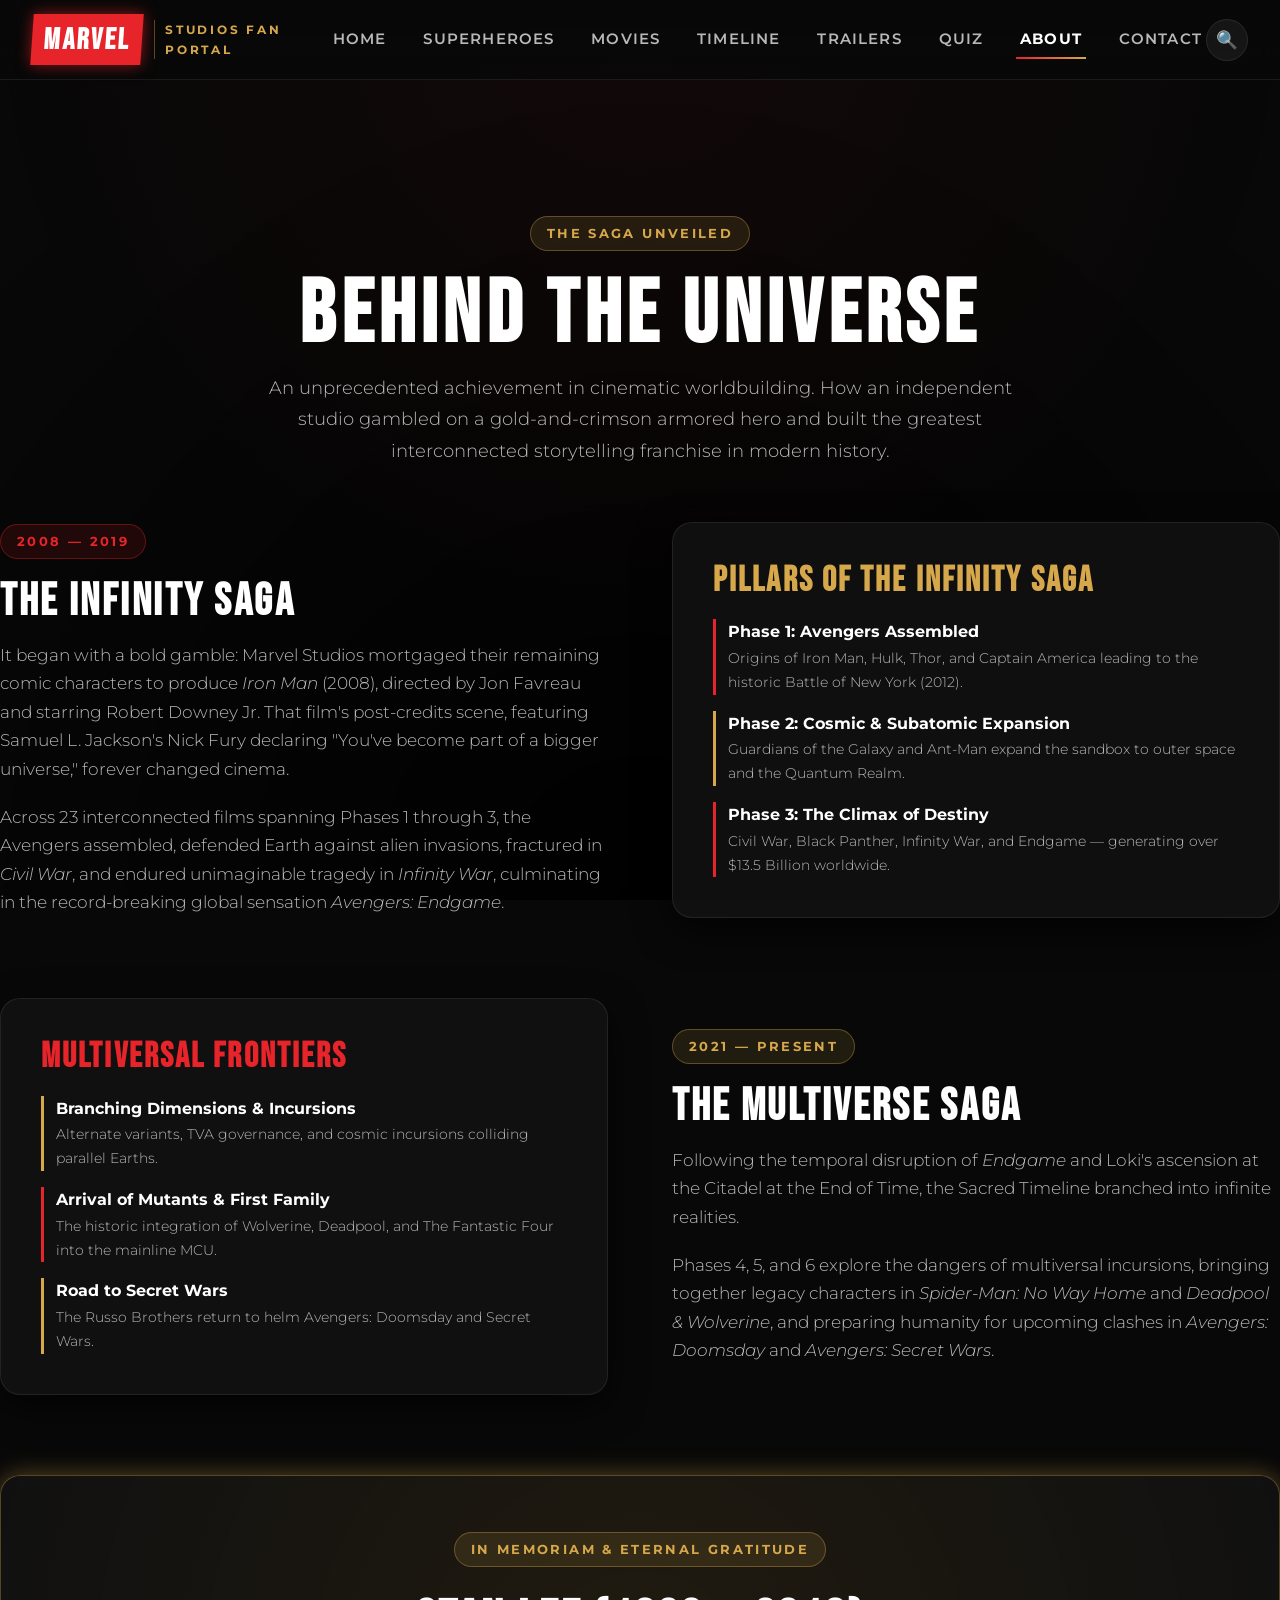
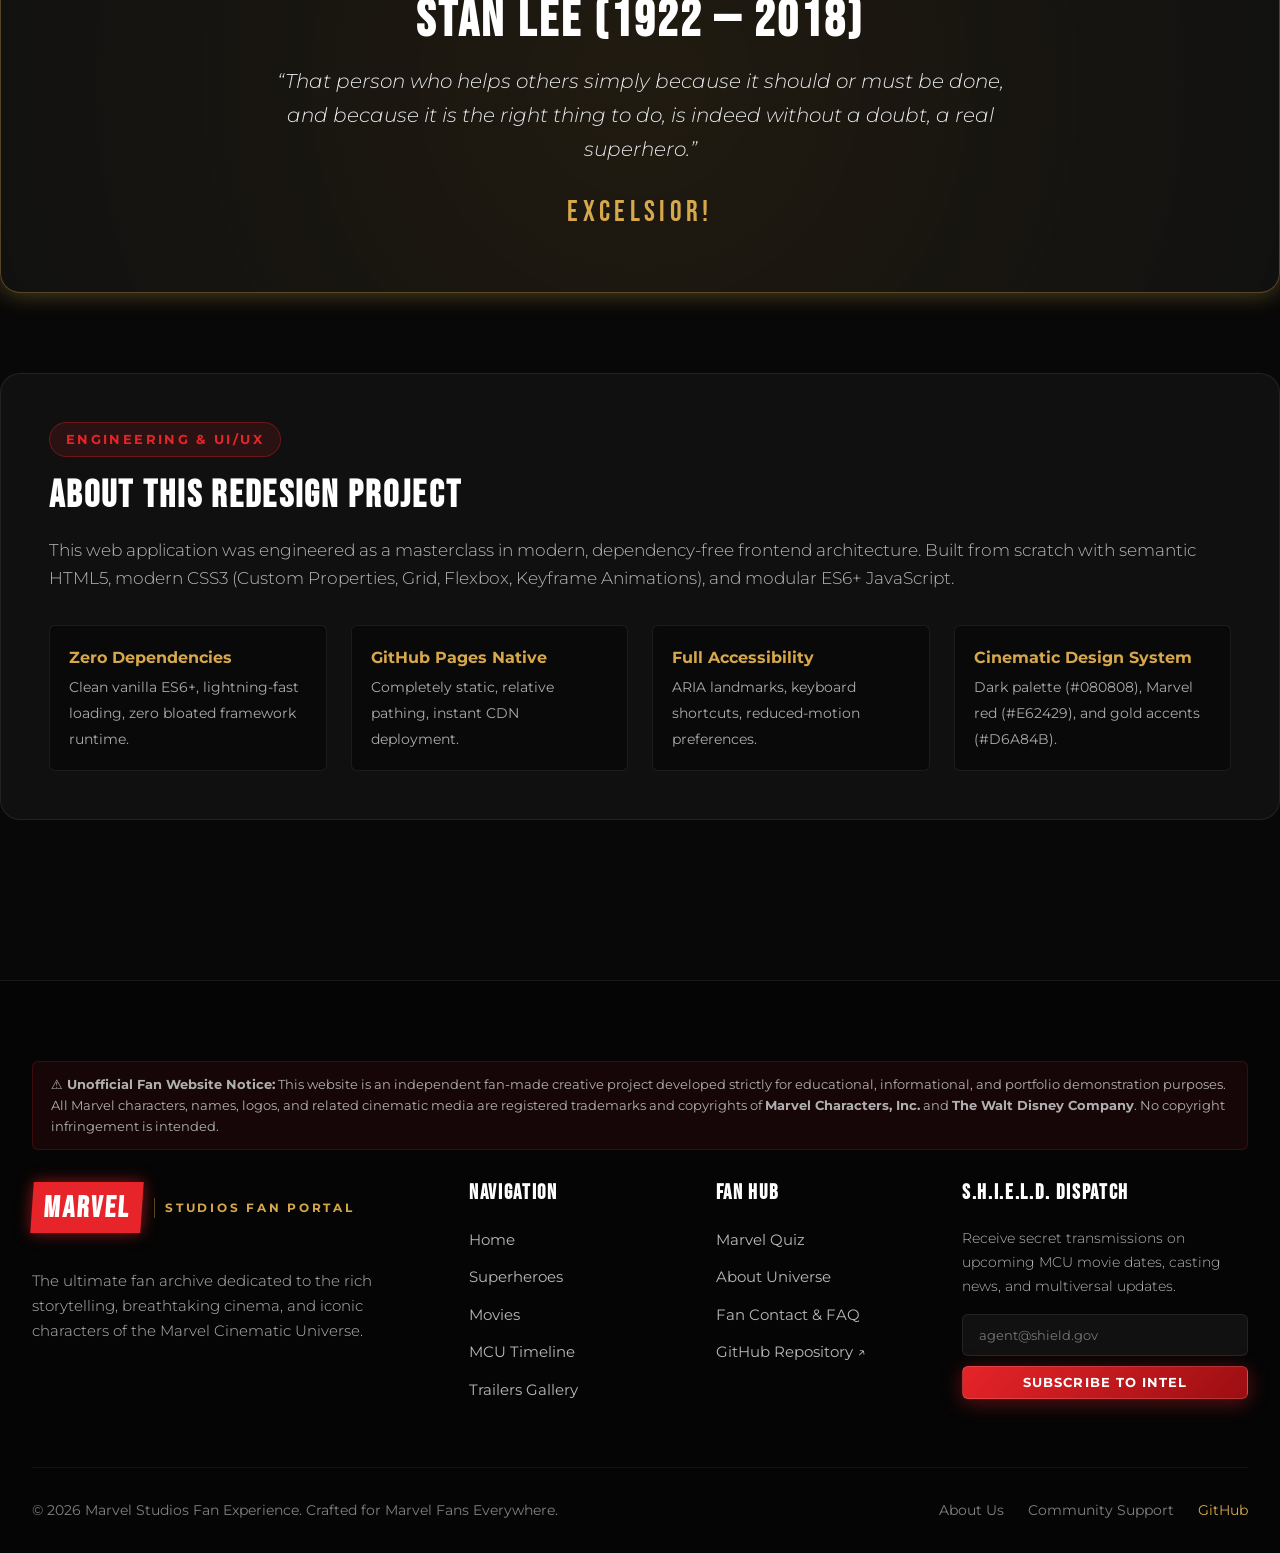
==== about.html @ 08a819d8 "Complete Marvel Studios website redesign" ====
<!DOCTYPE html>
<html lang="en">
<head>
  <meta charset="UTF-8" />
  <meta name="viewport" content="width=device-width, initial-scale=1.0" />
  <meta http-equiv="X-UA-Compatible" content="ie=edge" />
  <title>About The MCU & Fan Experience · Marvel Studios Portal</title>
  <meta name="description" content="Discover the origins, cinematic milestones, and artistic vision behind the Marvel Cinematic Universe and this fan-built interactive portal." />
  <meta name="keywords" content="About MCU, Kevin Feige, Stan Lee Tribute, Infinity Saga Story, Multiverse Saga, Marvel History" />
  <meta name="theme-color" content="#E62429" />

  <link rel="icon" type="image/svg+xml" href="assets/icons/favicon.svg" />
  <link rel="preconnect" href="https://fonts.googleapis.com" />
  <link rel="preconnect" href="https://fonts.gstatic.com" crossorigin />
  <link href="https://fonts.googleapis.com/css2?family=Bebas+Neue&family=Montserrat:ital,wght@0,300;0,400;0,500;0,600;0,700;0,800;1,400&display=swap" rel="stylesheet" />

  <link rel="stylesheet" href="css/style.css" />
  <link rel="stylesheet" href="css/animations.css" />
  <link rel="stylesheet" href="css/responsive.css" />
</head>
<body>

  <!-- Navigation Bar -->
  <header class="navbar" id="navbar">
    <div class="nav-container">
      <a href="index.html" class="brand-logo" aria-label="Marvel Studios Fan Portal Home">
        <span class="marvel-badge">MARVEL</span>
        <span class="brand-text">STUDIOS FAN PORTAL</span>
      </a>

      <nav class="nav-menu" id="navMenu" aria-label="Primary Navigation">
        <a href="index.html" class="nav-link">Home</a>
        <a href="heroes.html" class="nav-link">Superheroes</a>
        <a href="movies.html" class="nav-link">Movies</a>
        <a href="timeline.html" class="nav-link">Timeline</a>
        <a href="trailers.html" class="nav-link">Trailers</a>
        <a href="quiz.html" class="nav-link">Quiz</a>
        <a href="about.html" class="nav-link active">About</a>
        <a href="contact.html" class="nav-link">Contact</a>
      </nav>

      <div class="nav-actions">
        <button class="search-trigger-btn" aria-label="Open Global Search" title="Search MCU (Press '/')">
          🔍
        </button>
        <div class="hamburger" id="hamburger" aria-label="Toggle navigation menu" role="button" tabindex="0">
          <span></span>
          <span></span>
          <span></span>
        </div>
      </div>
    </div>
  </header>

  <main style="padding-top: calc(var(--nav-height) + 40px);">
    <div class="container section-padding">
      
      <!-- Section Header -->
      <div class="section-header">
        <span class="section-tag gold">THE SAGA UNVEILED</span>
        <h1>BEHIND THE UNIVERSE</h1>
        <p class="section-subtitle">
          An unprecedented achievement in cinematic worldbuilding.
          How an independent studio gambled on a gold-and-crimson armored hero and built the greatest interconnected storytelling franchise in modern history.
        </p>
      </div>

      <!-- Story Narrative Grid -->
      <div style="display: grid; grid-template-columns: 1fr 1fr; gap: 4rem; align-items: center; margin-bottom: 5rem;">
        <div>
          <span class="section-tag">2008 — 2019</span>
          <h2 style="font-size: 2.8rem; margin-bottom: 1rem;">THE INFINITY SAGA</h2>
          <p style="margin-bottom: 1.2rem; font-size: 1.05rem; line-height: 1.7;">
            It began with a bold gamble: Marvel Studios mortgaged their remaining comic characters to produce <em>Iron Man</em> (2008), directed by Jon Favreau and starring Robert Downey Jr. That film's post-credits scene, featuring Samuel L. Jackson's Nick Fury declaring "You've become part of a bigger universe," forever changed cinema.
          </p>
          <p style="font-size: 1.05rem; line-height: 1.7;">
            Across 23 interconnected films spanning Phases 1 through 3, the Avengers assembled, defended Earth against alien invasions, fractured in <em>Civil War</em>, and endured unimaginable tragedy in <em>Infinity War</em>, culminating in the record-breaking global sensation <em>Avengers: Endgame</em>.
          </p>
        </div>

        <div style="background: var(--bg-card); border: 1px solid var(--border-subtle); border-radius: var(--radius-lg); padding: 2.5rem; box-shadow: var(--shadow-card);">
          <h3 style="color: var(--marvel-gold); margin-bottom: 1.2rem;">Pillars of the Infinity Saga</h3>
          <ul style="display: flex; flex-direction: column; gap: 1rem;">
            <li style="border-left: 3px solid var(--marvel-red); padding-left: 12px;">
              <strong style="color: #fff;">Phase 1: Avengers Assembled</strong>
              <p style="font-size: 0.88rem; margin: 2px 0 0 0;">Origins of Iron Man, Hulk, Thor, and Captain America leading to the historic Battle of New York (2012).</p>
            </li>
            <li style="border-left: 3px solid var(--marvel-gold); padding-left: 12px;">
              <strong style="color: #fff;">Phase 2: Cosmic & Subatomic Expansion</strong>
              <p style="font-size: 0.88rem; margin: 2px 0 0 0;">Guardians of the Galaxy and Ant-Man expand the sandbox to outer space and the Quantum Realm.</p>
            </li>
            <li style="border-left: 3px solid var(--marvel-red); padding-left: 12px;">
              <strong style="color: #fff;">Phase 3: The Climax of Destiny</strong>
              <p style="font-size: 0.88rem; margin: 2px 0 0 0;">Civil War, Black Panther, Infinity War, and Endgame — generating over $13.5 Billion worldwide.</p>
            </li>
          </ul>
        </div>
      </div>

      <!-- The Multiverse Saga -->
      <div style="display: grid; grid-template-columns: 1fr 1fr; gap: 4rem; align-items: center; margin-bottom: 5rem;">
        <div style="order: 2;">
          <span class="section-tag gold">2021 — PRESENT</span>
          <h2 style="font-size: 2.8rem; margin-bottom: 1rem;">THE MULTIVERSE SAGA</h2>
          <p style="margin-bottom: 1.2rem; font-size: 1.05rem; line-height: 1.7;">
            Following the temporal disruption of <em>Endgame</em> and Loki's ascension at the Citadel at the End of Time, the Sacred Timeline branched into infinite realities.
          </p>
          <p style="font-size: 1.05rem; line-height: 1.7;">
            Phases 4, 5, and 6 explore the dangers of multiversal incursions, bringing together legacy characters in <em>Spider-Man: No Way Home</em> and <em>Deadpool & Wolverine</em>, and preparing humanity for upcoming clashes in <em>Avengers: Doomsday</em> and <em>Avengers: Secret Wars</em>.
          </p>
        </div>

        <div style="order: 1; background: var(--bg-card); border: 1px solid var(--border-subtle); border-radius: var(--radius-lg); padding: 2.5rem; box-shadow: var(--shadow-card);">
          <h3 style="color: var(--marvel-red); margin-bottom: 1.2rem;">Multiversal Frontiers</h3>
          <ul style="display: flex; flex-direction: column; gap: 1rem;">
            <li style="border-left: 3px solid var(--marvel-gold); padding-left: 12px;">
              <strong style="color: #fff;">Branching Dimensions & Incursions</strong>
              <p style="font-size: 0.88rem; margin: 2px 0 0 0;">Alternate variants, TVA governance, and cosmic incursions colliding parallel Earths.</p>
            </li>
            <li style="border-left: 3px solid var(--marvel-red); padding-left: 12px;">
              <strong style="color: #fff;">Arrival of Mutants & First Family</strong>
              <p style="font-size: 0.88rem; margin: 2px 0 0 0;">The historic integration of Wolverine, Deadpool, and The Fantastic Four into the mainline MCU.</p>
            </li>
            <li style="border-left: 3px solid var(--marvel-gold); padding-left: 12px;">
              <strong style="color: #fff;">Road to Secret Wars</strong>
              <p style="font-size: 0.88rem; margin: 2px 0 0 0;">The Russo Brothers return to helm Avengers: Doomsday and Secret Wars.</p>
            </li>
          </ul>
        </div>
      </div>

      <!-- Stan Lee Tribute Banner -->
      <div style="background: radial-gradient(circle at 50% 50%, rgba(214, 168, 75, 0.12) 0%, rgba(18, 18, 18, 0.9) 100%); border: 1px solid var(--border-gold); border-radius: var(--radius-lg); padding: 3.5rem 2rem; text-align: center; margin-bottom: 5rem; box-shadow: var(--shadow-glow-gold);">
        <span class="section-tag gold">IN MEMORIAM & ETERNAL GRATITUDE</span>
        <h2 style="font-size: 3.2rem; color: #fff; margin: 0.5rem 0 1rem 0;">STAN LEE (1922 — 2018)</h2>
        <p style="max-width: 760px; margin: 0 auto 1.5rem auto; font-style: italic; font-size: 1.25rem; color: #E5E7EB; line-height: 1.7;">
          “That person who helps others simply because it should or must be done, and because it is the right thing to do, is indeed without a doubt, a real superhero.”
        </p>
        <div style="font-family: var(--font-display); font-size: 1.8rem; color: var(--marvel-gold); letter-spacing: 0.15em;">
          EXCELSIOR!
        </div>
      </div>

      <!-- Website Architecture & Tech Stack -->
      <div style="background: var(--bg-card); border: 1px solid var(--border-subtle); border-radius: var(--radius-lg); padding: 3rem; margin-bottom: 4rem;">
        <span class="section-tag">ENGINEERING & UI/UX</span>
        <h2 style="font-size: 2.4rem; margin-bottom: 1.2rem;">ABOUT THIS REDESIGN PROJECT</h2>
        <p style="margin-bottom: 1.5rem; line-height: 1.7;">
          This web application was engineered as a masterclass in modern, dependency-free frontend architecture. Built from scratch with semantic HTML5, modern CSS3 (Custom Properties, Grid, Flexbox, Keyframe Animations), and modular ES6+ JavaScript.
        </p>
        <div style="display: grid; grid-template-columns: repeat(auto-fit, minmax(220px, 1fr)); gap: 1.5rem; margin-top: 2rem;">
          <div style="background: rgba(0,0,0,0.4); padding: 1.2rem; border-radius: var(--radius-sm); border: 1px solid var(--border-subtle);">
            <strong style="color: var(--marvel-gold); display: block; margin-bottom: 4px;">Zero Dependencies</strong>
            <span style="font-size: 0.88rem; color: #aaa;">Clean vanilla ES6+, lightning-fast loading, zero bloated framework runtime.</span>
          </div>
          <div style="background: rgba(0,0,0,0.4); padding: 1.2rem; border-radius: var(--radius-sm); border: 1px solid var(--border-subtle);">
            <strong style="color: var(--marvel-gold); display: block; margin-bottom: 4px;">GitHub Pages Native</strong>
            <span style="font-size: 0.88rem; color: #aaa;">Completely static, relative pathing, instant CDN deployment.</span>
          </div>
          <div style="background: rgba(0,0,0,0.4); padding: 1.2rem; border-radius: var(--radius-sm); border: 1px solid var(--border-subtle);">
            <strong style="color: var(--marvel-gold); display: block; margin-bottom: 4px;">Full Accessibility</strong>
            <span style="font-size: 0.88rem; color: #aaa;">ARIA landmarks, keyboard shortcuts, reduced-motion preferences.</span>
          </div>
          <div style="background: rgba(0,0,0,0.4); padding: 1.2rem; border-radius: var(--radius-sm); border: 1px solid var(--border-subtle);">
            <strong style="color: var(--marvel-gold); display: block; margin-bottom: 4px;">Cinematic Design System</strong>
            <span style="font-size: 0.88rem; color: #aaa;">Dark palette (#080808), Marvel red (#E62429), and gold accents (#D6A84B).</span>
          </div>
        </div>
      </div>

    </div>
  </main>

  <!-- Global Footer -->
  <footer class="footer">
    <div class="container">
      <div class="fan-disclaimer">
        <strong>⚠️ Unofficial Fan Website Notice:</strong> This website is an independent fan-made creative project developed strictly for educational, informational, and portfolio demonstration purposes. All Marvel characters, names, logos, and related cinematic media are registered trademarks and copyrights of <strong>Marvel Characters, Inc.</strong> and <strong>The Walt Disney Company</strong>. No copyright infringement is intended.
      </div>

      <div class="footer-grid">
        <div class="footer-brand">
          <a href="index.html" class="brand-logo" style="margin-bottom: 1rem; display: inline-flex;">
            <span class="marvel-badge">MARVEL</span>
            <span class="brand-text">STUDIOS FAN PORTAL</span>
          </a>
          <p>
            The ultimate fan archive dedicated to the rich storytelling, breathtaking cinema, and iconic characters of the Marvel Cinematic Universe.
          </p>
        </div>

        <div>
          <h4 class="footer-heading">Navigation</h4>
          <ul class="footer-links">
            <li><a href="index.html">Home</a></li>
            <li><a href="heroes.html">Superheroes</a></li>
            <li><a href="movies.html">Movies</a></li>
            <li><a href="timeline.html">MCU Timeline</a></li>
            <li><a href="trailers.html">Trailers Gallery</a></li>
          </ul>
        </div>

        <div>
          <h4 class="footer-heading">Fan Hub</h4>
          <ul class="footer-links">
            <li><a href="quiz.html">Marvel Quiz</a></li>
            <li><a href="about.html">About Universe</a></li>
            <li><a href="contact.html">Fan Contact & FAQ</a></li>
            <li><a href="https://github.com/anujgupta2808/Marvel-Studios" target="_blank" rel="noopener">GitHub Repository ↗</a></li>
          </ul>
        </div>

        <div>
          <h4 class="footer-heading">S.H.I.E.L.D. Dispatch</h4>
          <p style="font-size: 0.88rem; margin-bottom: 1rem;">
            Receive secret transmissions on upcoming MCU movie dates, casting news, and multiversal updates.
          </p>
          <form id="newsletterForm" class="footer-newsletter">
            <input type="email" placeholder="agent@shield.gov" required aria-label="Email address" />
            <button type="submit" class="btn btn-primary btn-sm" style="width: 100%;">Subscribe to Intel</button>
          </form>
        </div>
      </div>

      <div class="footer-bottom">
        <div>
          © 2026 Marvel Studios Fan Experience. Crafted for Marvel Fans Everywhere.
        </div>
        <div style="display: flex; gap: 1.5rem;">
          <a href="about.html" style="color: var(--text-muted);">About Us</a>
          <a href="contact.html" style="color: var(--text-muted);">Community Support</a>
          <a href="https://github.com/anujgupta2808/Marvel-Studios" target="_blank" rel="noopener" style="color: var(--marvel-gold);">GitHub</a>
        </div>
      </div>
    </div>
  </footer>

  <button class="back-to-top" aria-label="Back to top of page" title="Back to top">
    ↑
  </button>

  <!-- Scripts -->
  <script src="data/characters.js"></script>
  <script src="data/movies.js"></script>
  <script src="js/main.js"></script>
</body>
</html>
---- css/style.css ----
/* ==========================================================================
   MARVEL STUDIOS — PREMIUM CINEMATIC DESIGN SYSTEM
   Palette:
   - Primary Dark Background: #080808
   - Secondary Dark Background: #111111
   - Tertiary Surface / Card: #181818
   - Marvel Crimson Red: #E62429
   - Regal Cinematic Gold: #D6A84B
   - Pure White: #FFFFFF
   - Secondary / Muted Text: #B8B8B8
   ========================================================================== */

:root {
  --bg-primary: #080808;
  --bg-secondary: #111111;
  --bg-tertiary: #181818;
  --bg-surface: rgba(24, 24, 24, 0.75);
  --bg-card: rgba(18, 18, 18, 0.85);
  --bg-card-hover: rgba(28, 28, 28, 0.95);
  
  --marvel-red: #E62429;
  --marvel-red-dark: #9B0E12;
  --marvel-red-glow: rgba(230, 36, 41, 0.35);
  
  --marvel-gold: #D6A84B;
  --marvel-gold-dark: #8C6D23;
  --marvel-gold-glow: rgba(214, 168, 75, 0.3);

  --text-primary: #FFFFFF;
  --text-secondary: #B8B8B8;
  --text-muted: #808080;

  --border-subtle: rgba(255, 255, 255, 0.08);
  --border-accent: rgba(230, 36, 41, 0.3);
  --border-gold: rgba(214, 168, 75, 0.35);

  --font-display: 'Bebas Neue', 'Impact', sans-serif;
  --font-body: 'Montserrat', system-ui, -apple-system, sans-serif;

  --nav-height: 80px;
  --radius-sm: 6px;
  --radius-md: 12px;
  --radius-lg: 20px;
  --radius-pill: 9999px;

  --transition-fast: 0.2s cubic-bezier(0.16, 1, 0.3, 1);
  --transition-normal: 0.35s cubic-bezier(0.16, 1, 0.3, 1);
  --transition-slow: 0.6s cubic-bezier(0.16, 1, 0.3, 1);

  --shadow-card: 0 12px 36px rgba(0, 0, 0, 0.7);
  --shadow-glow-red: 0 0 25px rgba(230, 36, 41, 0.45);
  --shadow-glow-gold: 0 0 25px rgba(214, 168, 75, 0.4);
}

/* --------------------------------------------------------------------------
   CSS Reset & Base
   -------------------------------------------------------------------------- */
*, *::before, *::after {
  box-sizing: border-box;
  margin: 0;
  padding: 0;
}

html {
  font-size: 16px;
  scroll-behavior: smooth;
  scroll-padding-top: calc(var(--nav-height) + 20px);
  background-color: var(--bg-primary);
  color: var(--text-primary);
  font-family: var(--font-body);
  -webkit-font-smoothing: antialiased;
  -moz-osx-font-smoothing: grayscale;
}

body {
  min-height: 100vh;
  background-color: var(--bg-primary);
  color: var(--text-primary);
  line-height: 1.6;
  overflow-x: hidden;
  position: relative;
}

/* Subtle cinematic noise & vignette overlay */
body::before {
  content: '';
  position: fixed;
  inset: 0;
  background: radial-gradient(circle at 50% 0%, rgba(230, 36, 41, 0.05) 0%, transparent 60%),
              radial-gradient(circle at 50% 100%, rgba(0, 0, 0, 0.9) 0%, transparent 80%);
  pointer-events: none;
  z-index: 1;
}

img {
  max-width: 100%;
  height: auto;
  display: block;
}

a {
  color: inherit;
  text-decoration: none;
  transition: color var(--transition-fast);
}

button {
  font-family: inherit;
  cursor: pointer;
  border: none;
  outline: none;
  background: none;
}

ul, ol {
  list-style: none;
}

/* --------------------------------------------------------------------------
   Typography
   -------------------------------------------------------------------------- */
h1, h2, h3, h4, h5, h6 {
  font-family: var(--font-display);
  letter-spacing: 0.06em;
  text-transform: uppercase;
  line-height: 1.05;
  color: var(--text-primary);
}

h1 {
  font-size: clamp(2.8rem, 7vw, 5.5rem);
  font-weight: 700;
}

h2 {
  font-size: clamp(2.2rem, 5vw, 3.8rem);
  margin-bottom: 0.8rem;
}

h3 {
  font-size: clamp(1.4rem, 3vw, 2.2rem);
}

p {
  color: var(--text-secondary);
  font-weight: 300;
  font-size: 1.05rem;
  line-height: 1.7;
}

.text-gold {
  color: var(--marvel-gold) !important;
}

.text-red {
  color: var(--marvel-red) !important;
}

.text-white {
  color: var(--text-primary) !important;
}

.section-tag {
  display: inline-flex;
  align-items: center;
  gap: 8px;
  font-family: var(--font-body);
  font-size: 0.82rem;
  font-weight: 700;
  text-transform: uppercase;
  letter-spacing: 0.18em;
  color: var(--marvel-red);
  background: rgba(230, 36, 41, 0.12);
  border: 1px solid rgba(230, 36, 41, 0.35);
  padding: 6px 16px;
  border-radius: var(--radius-pill);
  margin-bottom: 1.2rem;
}

.section-tag.gold {
  color: var(--marvel-gold);
  background: rgba(214, 168, 75, 0.12);
  border-color: rgba(214, 168, 75, 0.35);
}

.section-header {
  text-align: center;
  max-width: 800px;
  margin: 0 auto 3.5rem auto;
  position: relative;
  z-index: 2;
}

.section-header.text-left {
  text-align: left;
  margin-left: 0;
}

.section-subtitle {
  font-size: 1.15rem;
  color: var(--text-secondary);
  margin-top: 0.6rem;
}

/* --------------------------------------------------------------------------
   Layout Containers
   -------------------------------------------------------------------------- */
.container {
  width: 100%;
  max-width: 1380px;
  margin: 0 auto;
  padding: 0 2rem;
  position: relative;
  z-index: 2;
}

.section-padding {
  padding: 6rem 0;
}

.section-padding-lg {
  padding: 8rem 0;
}

/* --------------------------------------------------------------------------
   Header & Navigation
   -------------------------------------------------------------------------- */
.navbar {
  position: fixed;
  top: 0;
  left: 0;
  width: 100%;
  height: var(--nav-height);
  z-index: 1000;
  transition: background-color var(--transition-normal), backdrop-filter var(--transition-normal), border-bottom var(--transition-normal), box-shadow var(--transition-normal);
  background: linear-gradient(180deg, rgba(8, 8, 8, 0.95) 0%, rgba(8, 8, 8, 0.8) 100%);
  backdrop-filter: blur(14px);
  -webkit-backdrop-filter: blur(14px);
  border-bottom: 1px solid var(--border-subtle);
}

.navbar.scrolled {
  background: rgba(8, 8, 8, 0.96);
  border-bottom: 1px solid rgba(230, 36, 41, 0.25);
  box-shadow: 0 10px 30px rgba(0, 0, 0, 0.7);
}

.nav-container {
  display: flex;
  align-items: center;
  justify-content: space-between;
  height: 100%;
  max-width: 1440px;
  margin: 0 auto;
  padding: 0 2rem;
}

/* Marvel Logo Badge */
.brand-logo {
  display: flex;
  align-items: center;
  gap: 12px;
  text-decoration: none;
}

.marvel-badge {
  background: var(--marvel-red);
  color: #FFFFFF;
  font-family: var(--font-display);
  font-size: 1.85rem;
  font-weight: 700;
  padding: 3px 12px 1px 12px;
  letter-spacing: 0.08em;
  display: inline-block;
  transform: skewX(-4deg);
  box-shadow: 0 0 15px rgba(230, 36, 41, 0.6);
  transition: transform var(--transition-fast), box-shadow var(--transition-fast);
}

.marvel-badge:hover {
  transform: skewX(-4deg) scale(1.04);
  box-shadow: 0 0 25px rgba(230, 36, 41, 0.85);
}

.brand-text {
  font-family: var(--font-body);
  font-size: 0.78rem;
  font-weight: 700;
  letter-spacing: 0.22em;
  text-transform: uppercase;
  color: var(--marvel-gold);
  border-left: 1px solid rgba(214, 168, 75, 0.4);
  padding-left: 10px;
}

/* Nav Links */
.nav-menu {
  display: flex;
  align-items: center;
  gap: 1.8rem;
}

.nav-link {
  font-family: var(--font-body);
  font-size: 0.92rem;
  font-weight: 600;
  text-transform: uppercase;
  letter-spacing: 0.08em;
  color: var(--text-secondary);
  padding: 8px 4px;
  position: relative;
  transition: color var(--transition-fast);
}

.nav-link::after {
  content: '';
  position: absolute;
  bottom: 0;
  left: 0;
  width: 0;
  height: 2px;
  background: linear-gradient(90deg, var(--marvel-red), var(--marvel-gold));
  transition: width var(--transition-normal);
}

.nav-link:hover {
  color: #FFFFFF;
}

.nav-link:hover::after,
.nav-link.active::after {
  width: 100%;
}

.nav-link.active {
  color: #FFFFFF;
  font-weight: 700;
}

/* Nav Actions */
.nav-actions {
  display: flex;
  align-items: center;
  gap: 1.2rem;
}

.search-trigger-btn {
  display: flex;
  align-items: center;
  justify-content: center;
  width: 42px;
  height: 42px;
  border-radius: var(--radius-pill);
  background: rgba(255, 255, 255, 0.06);
  border: 1px solid var(--border-subtle);
  color: var(--text-primary);
  font-size: 1.1rem;
  transition: all var(--transition-fast);
}

.search-trigger-btn:hover {
  background: rgba(230, 36, 41, 0.2);
  border-color: var(--marvel-red);
  color: var(--marvel-red);
  transform: translateY(-2px);
}

/* Mobile Hamburger Toggle */
.hamburger {
  display: none;
  flex-direction: column;
  justify-content: space-between;
  width: 32px;
  height: 22px;
  cursor: pointer;
  z-index: 1001;
}

.hamburger span {
  display: block;
  height: 2px;
  width: 100%;
  background-color: #FFFFFF;
  border-radius: 2px;
  transition: all 0.3s cubic-bezier(0.16, 1, 0.3, 1);
}

.hamburger.open span:nth-child(1) {
  transform: translateY(10px) rotate(45deg);
  background-color: var(--marvel-red);
}

.hamburger.open span:nth-child(2) {
  opacity: 0;
}

.hamburger.open span:nth-child(3) {
  transform: translateY(-10px) rotate(-45deg);
  background-color: var(--marvel-red);
}

/* --------------------------------------------------------------------------
   Buttons & CTAs
   -------------------------------------------------------------------------- */
.btn {
  display: inline-flex;
  align-items: center;
  justify-content: center;
  gap: 10px;
  font-family: var(--font-body);
  font-size: 0.92rem;
  font-weight: 700;
  text-transform: uppercase;
  letter-spacing: 0.12em;
  padding: 14px 28px;
  border-radius: var(--radius-sm);
  cursor: pointer;
  transition: all var(--transition-normal);
  text-decoration: none;
  position: relative;
  overflow: hidden;
}

.btn-primary {
  background: linear-gradient(135deg, var(--marvel-red) 0%, var(--marvel-red-dark) 100%);
  color: #FFFFFF;
  border: 1px solid rgba(255, 255, 255, 0.15);
  box-shadow: 0 4px 20px rgba(230, 36, 41, 0.4);
}

.btn-primary:hover {
  transform: translateY(-3px);
  box-shadow: 0 8px 30px rgba(230, 36, 41, 0.65);
  border-color: rgba(255, 255, 255, 0.4);
  color: #FFFFFF;
}

.btn-gold {
  background: linear-gradient(135deg, var(--marvel-gold) 0%, var(--marvel-gold-dark) 100%);
  color: #080808;
  font-weight: 800;
  border: 1px solid rgba(255, 255, 255, 0.3);
  box-shadow: 0 4px 20px rgba(214, 168, 75, 0.4);
}

.btn-gold:hover {
  transform: translateY(-3px);
  box-shadow: 0 8px 30px rgba(214, 168, 75, 0.7);
  color: #080808;
}

.btn-outline {
  background: rgba(255, 255, 255, 0.04);
  color: #FFFFFF;
  border: 1px solid rgba(255, 255, 255, 0.2);
  backdrop-filter: blur(8px);
}

.btn-outline:hover {
  background: rgba(255, 255, 255, 0.12);
  border-color: #FFFFFF;
  transform: translateY(-3px);
  color: #FFFFFF;
}

.btn-sm {
  padding: 8px 18px;
  font-size: 0.8rem;
  letter-spacing: 0.08em;
}

.btn-lg {
  padding: 16px 36px;
  font-size: 1.05rem;
  letter-spacing: 0.14em;
}

/* --------------------------------------------------------------------------
   Cinematic Hero Section
   -------------------------------------------------------------------------- */
.hero {
  position: relative;
  min-height: 100vh;
  display: flex;
  align-items: center;
  justify-content: center;
  padding: calc(var(--nav-height) + 40px) 0 60px 0;
  overflow: hidden;
  background-color: var(--bg-primary);
}

.hero-bg {
  position: absolute;
  inset: 0;
  background-size: cover;
  background-position: center;
  background-repeat: no-repeat;
  filter: brightness(0.48) contrast(1.15);
  transform: scale(1.05);
  transition: transform 12s cubic-bezier(0.16, 1, 0.3, 1);
  z-index: 1;
}

.hero-overlay {
  position: absolute;
  inset: 0;
  background: linear-gradient(0deg, #080808 0%, rgba(8, 8, 8, 0.6) 50%, rgba(8, 8, 8, 0.85) 100%),
              radial-gradient(circle at 50% 40%, transparent 20%, rgba(8, 8, 8, 0.9) 80%);
  z-index: 2;
  pointer-events: none;
}

.hero-content {
  position: relative;
  z-index: 5;
  text-align: center;
  max-width: 960px;
  margin: 0 auto;
}

.hero-badge-pill {
  display: inline-flex;
  align-items: center;
  gap: 10px;
  padding: 8px 20px;
  border-radius: var(--radius-pill);
  background: rgba(230, 36, 41, 0.15);
  border: 1px solid rgba(230, 36, 41, 0.4);
  color: var(--marvel-red);
  font-size: 0.88rem;
  font-weight: 700;
  letter-spacing: 0.16em;
  text-transform: uppercase;
  margin-bottom: 1.5rem;
  box-shadow: 0 0 25px rgba(230, 36, 41, 0.25);
}

.hero-title {
  margin-bottom: 1.2rem;
  line-height: 0.95;
  text-shadow: 0 0 50px rgba(0, 0, 0, 0.9);
}

.hero-title span.glow-text {
  background: linear-gradient(90deg, #FFFFFF 0%, var(--marvel-gold) 100%);
  -webkit-background-clip: text;
  -webkit-text-fill-color: transparent;
  display: block;
}

.hero-description {
  font-size: clamp(1.05rem, 2vw, 1.35rem);
  color: #D1D5DB;
  max-width: 780px;
  margin: 0 auto 2.5rem auto;
  text-shadow: 0 2px 10px rgba(0, 0, 0, 0.8);
}

.hero-buttons {
  display: flex;
  align-items: center;
  justify-content: center;
  gap: 1.4rem;
  flex-wrap: wrap;
  margin-bottom: 3.5rem;
}

/* Hero Stats Banner */
.hero-stats-bar {
  display: grid;
  grid-template-columns: repeat(4, 1fr);
  gap: 1.5rem;
  background: rgba(17, 17, 17, 0.8);
  border: 1px solid var(--border-subtle);
  backdrop-filter: blur(12px);
  padding: 1.8rem 2.5rem;
  border-radius: var(--radius-md);
  margin-top: 1rem;
}

.stat-item {
  text-align: center;
}

.stat-num {
  font-family: var(--font-display);
  font-size: 2.6rem;
  color: var(--marvel-gold);
  line-height: 1;
  margin-bottom: 4px;
}

.stat-label {
  font-size: 0.78rem;
  font-weight: 600;
  text-transform: uppercase;
  letter-spacing: 0.12em;
  color: var(--text-secondary);
}

/* --------------------------------------------------------------------------
   Filter & Search Bars
   -------------------------------------------------------------------------- */
.filter-wrapper {
  background: var(--bg-card);
  border: 1px solid var(--border-subtle);
  border-radius: var(--radius-md);
  padding: 1.5rem 2rem;
  margin-bottom: 3rem;
  backdrop-filter: blur(10px);
  display: flex;
  flex-direction: column;
  gap: 1.2rem;
}

.filter-row {
  display: flex;
  align-items: center;
  justify-content: space-between;
  gap: 1.5rem;
  flex-wrap: wrap;
}

.search-input-box {
  position: relative;
  flex: 1;
  min-width: 260px;
}

.search-input-box input {
  width: 100%;
  padding: 12px 18px 12px 46px;
  background: rgba(0, 0, 0, 0.4);
  border: 1px solid var(--border-subtle);
  border-radius: var(--radius-sm);
  color: #FFFFFF;
  font-family: var(--font-body);
  font-size: 0.95rem;
  transition: all var(--transition-fast);
}

.search-input-box input:focus {
  outline: none;
  border-color: var(--marvel-red);
  box-shadow: 0 0 15px rgba(230, 36, 41, 0.35);
  background: rgba(0, 0, 0, 0.7);
}

.search-input-box .search-icon {
  position: absolute;
  left: 16px;
  top: 50%;
  transform: translateY(-50%);
  color: var(--text-muted);
  pointer-events: none;
}

.filter-pills {
  display: flex;
  align-items: center;
  gap: 0.6rem;
  flex-wrap: wrap;
}

.filter-btn {
  padding: 8px 16px;
  border-radius: var(--radius-pill);
  background: rgba(255, 255, 255, 0.05);
  border: 1px solid var(--border-subtle);
  color: var(--text-secondary);
  font-family: var(--font-body);
  font-size: 0.84rem;
  font-weight: 600;
  letter-spacing: 0.06em;
  transition: all var(--transition-fast);
}

.filter-btn:hover {
  color: #FFFFFF;
  border-color: rgba(255, 255, 255, 0.3);
  background: rgba(255, 255, 255, 0.1);
}

.filter-btn.active {
  background: var(--marvel-red);
  color: #FFFFFF;
  border-color: var(--marvel-red);
  box-shadow: 0 0 15px rgba(230, 36, 41, 0.45);
}

.sort-select-box {
  display: flex;
  align-items: center;
  gap: 10px;
}

.sort-select-box label {
  font-size: 0.85rem;
  font-weight: 600;
  text-transform: uppercase;
  color: var(--text-muted);
  letter-spacing: 0.08em;
}

.sort-select {
  padding: 10px 18px;
  background: rgba(0, 0, 0, 0.5);
  border: 1px solid var(--border-subtle);
  border-radius: var(--radius-sm);
  color: #FFFFFF;
  font-family: var(--font-body);
  font-size: 0.88rem;
  outline: none;
  cursor: pointer;
  transition: border-color var(--transition-fast);
}

.sort-select:focus {
  border-color: var(--marvel-gold);
}

/* --------------------------------------------------------------------------
   Cards Grid & Character Cards
   -------------------------------------------------------------------------- */
.cards-grid {
  display: grid;
  grid-template-columns: repeat(auto-fill, minmax(290px, 1fr));
  gap: 2rem;
  position: relative;
  z-index: 2;
}

.character-card {
  background: var(--bg-card);
  border: 1px solid var(--border-subtle);
  border-radius: var(--radius-md);
  overflow: hidden;
  position: relative;
  transition: all var(--transition-normal);
  display: flex;
  flex-direction: column;
  box-shadow: var(--shadow-card);
  cursor: pointer;
}

.character-card:hover {
  transform: translateY(-8px);
  border-color: var(--border-accent);
  box-shadow: 0 20px 45px rgba(0, 0, 0, 0.8), 0 0 30px rgba(230, 36, 41, 0.3);
}

.card-image-wrap {
  position: relative;
  width: 100%;
  height: 380px;
  background: radial-gradient(circle at 50% 40%, rgba(255, 255, 255, 0.05) 0%, rgba(0, 0, 0, 0.8) 100%), #141414;
  overflow: hidden;
  display: flex;
  align-items: center;
  justify-content: center;
}

.card-image-wrap img {
  width: 100%;
  height: 100%;
  object-fit: contain;
  object-position: center;
  transition: transform var(--transition-slow);
  filter: drop-shadow(0 15px 25px rgba(0,0,0,0.8));
}

.character-card:hover .card-image-wrap img {
  transform: scale(1.08) translateY(-4px);
}

.card-glow-bg {
  position: absolute;
  width: 180px;
  height: 180px;
  border-radius: 50%;
  filter: blur(50px);
  opacity: 0.25;
  transition: opacity var(--transition-normal);
}

.character-card:hover .card-glow-bg {
  opacity: 0.55;
}

.card-badge {
  position: absolute;
  top: 14px;
  left: 14px;
  font-size: 0.75rem;
  font-weight: 700;
  text-transform: uppercase;
  letter-spacing: 0.12em;
  padding: 4px 10px;
  border-radius: var(--radius-sm);
  background: rgba(8, 8, 8, 0.85);
  border: 1px solid var(--border-subtle);
  color: var(--marvel-gold);
  backdrop-filter: blur(6px);
  z-index: 3;
}

.card-content {
  padding: 1.5rem;
  flex: 1;
  display: flex;
  flex-direction: column;
}

.card-character-name {
  font-size: 1.85rem;
  margin-bottom: 2px;
  transition: color var(--transition-fast);
}

.character-card:hover .card-character-name {
  color: var(--marvel-red);
}

.card-real-name {
  font-size: 0.88rem;
  color: var(--text-secondary);
  font-weight: 500;
  margin-bottom: 1rem;
}

.card-quote {
  font-style: italic;
  font-size: 0.92rem;
  color: #A3A3A3;
  margin-bottom: 1.2rem;
  display: -webkit-box;
  -webkit-line-clamp: 2;
  -webkit-box-orient: vertical;
  overflow: hidden;
  border-left: 2px solid var(--marvel-red);
  padding-left: 8px;
}

.card-footer {
  margin-top: auto;
  display: flex;
  align-items: center;
  justify-content: space-between;
  padding-top: 1rem;
  border-top: 1px solid var(--border-subtle);
}

/* --------------------------------------------------------------------------
   Movie Poster Cards
   -------------------------------------------------------------------------- */
.movie-card {
  background: var(--bg-card);
  border: 1px solid var(--border-subtle);
  border-radius: var(--radius-md);
  overflow: hidden;
  display: flex;
  flex-direction: column;
  transition: all var(--transition-normal);
  box-shadow: var(--shadow-card);
  cursor: pointer;
  position: relative;
}

.movie-card:hover {
  transform: translateY(-8px);
  border-color: var(--marvel-gold);
  box-shadow: 0 20px 45px rgba(0, 0, 0, 0.85), 0 0 25px rgba(214, 168, 75, 0.3);
}

.movie-poster-wrap {
  position: relative;
  width: 100%;
  aspect-ratio: 2 / 3;
  background: #141414;
  overflow: hidden;
}

.movie-poster-wrap img {
  width: 100%;
  height: 100%;
  object-fit: cover;
  transition: transform var(--transition-slow);
}

.movie-card:hover .movie-poster-wrap img {
  transform: scale(1.06);
}

.movie-phase-tag {
  position: absolute;
  top: 12px;
  right: 12px;
  padding: 4px 10px;
  font-size: 0.75rem;
  font-weight: 700;
  text-transform: uppercase;
  letter-spacing: 0.1em;
  border-radius: var(--radius-sm);
  background: rgba(8, 8, 8, 0.85);
  color: var(--marvel-gold);
  border: 1px solid rgba(214, 168, 75, 0.4);
  backdrop-filter: blur(6px);
  z-index: 3;
}

.movie-play-overlay {
  position: absolute;
  inset: 0;
  background: rgba(8, 8, 8, 0.55);
  display: flex;
  align-items: center;
  justify-content: center;
  opacity: 0;
  transition: opacity var(--transition-normal);
  backdrop-filter: blur(2px);
}

.movie-card:hover .movie-play-overlay {
  opacity: 1;
}

.play-circle-btn {
  width: 58px;
  height: 58px;
  border-radius: 50%;
  background: var(--marvel-red);
  color: #FFFFFF;
  display: flex;
  align-items: center;
  justify-content: center;
  font-size: 1.3rem;
  box-shadow: 0 0 25px rgba(230, 36, 41, 0.8);
  transform: scale(0.85);
  transition: transform var(--transition-normal);
}

.movie-card:hover .play-circle-btn {
  transform: scale(1);
}

.movie-content {
  padding: 1.4rem;
  display: flex;
  flex-direction: column;
  flex: 1;
}

.movie-title {
  font-size: 1.45rem;
  line-height: 1.1;
  margin-bottom: 6px;
  transition: color var(--transition-fast);
}

.movie-card:hover .movie-title {
  color: var(--marvel-gold);
}

.movie-meta {
  display: flex;
  align-items: center;
  gap: 12px;
  font-size: 0.82rem;
  color: var(--text-muted);
  margin-bottom: 0.8rem;
}

.movie-synopsis {
  font-size: 0.88rem;
  color: var(--text-secondary);
  line-height: 1.5;
  display: -webkit-box;
  -webkit-line-clamp: 3;
  -webkit-box-orient: vertical;
  overflow: hidden;
  margin-bottom: 1.2rem;
}

/* --------------------------------------------------------------------------
   Timeline Section
   -------------------------------------------------------------------------- */
.timeline-toggle-bar {
  display: flex;
  align-items: center;
  justify-content: center;
  gap: 1.5rem;
  margin-bottom: 4rem;
  flex-wrap: wrap;
}

.toggle-switch-group {
  display: inline-flex;
  background: rgba(255, 255, 255, 0.06);
  border: 1px solid var(--border-subtle);
  border-radius: var(--radius-pill);
  padding: 5px;
}

.toggle-opt-btn {
  padding: 10px 24px;
  border-radius: var(--radius-pill);
  font-size: 0.88rem;
  font-weight: 700;
  text-transform: uppercase;
  letter-spacing: 0.08em;
  color: var(--text-secondary);
  transition: all var(--transition-fast);
}

.toggle-opt-btn.active {
  background: var(--marvel-red);
  color: #FFFFFF;
  box-shadow: 0 0 20px rgba(230, 36, 41, 0.5);
}

.timeline-track {
  position: relative;
  max-width: 1050px;
  margin: 0 auto;
  padding: 2rem 0;
}

.timeline-track::before {
  content: '';
  position: absolute;
  top: 0;
  bottom: 0;
  left: 50%;
  transform: translateX(-50%);
  width: 3px;
  background: linear-gradient(180deg, var(--marvel-red) 0%, var(--marvel-gold) 50%, var(--marvel-red) 100%);
  box-shadow: 0 0 15px rgba(230, 36, 41, 0.5);
  border-radius: 3px;
}

.timeline-node {
  position: relative;
  display: flex;
  align-items: center;
  margin-bottom: 3.5rem;
  width: 100%;
}

.timeline-node:nth-child(odd) {
  justify-content: flex-start;
}

.timeline-node:nth-child(even) {
  justify-content: flex-end;
}

.timeline-card {
  width: calc(50% - 40px);
  background: var(--bg-card);
  border: 1px solid var(--border-subtle);
  border-radius: var(--radius-md);
  padding: 1.8rem;
  box-shadow: var(--shadow-card);
  backdrop-filter: blur(10px);
  transition: all var(--transition-normal);
  cursor: pointer;
}

.timeline-card:hover {
  transform: translateY(-5px);
  border-color: var(--marvel-gold);
  box-shadow: 0 15px 35px rgba(0, 0, 0, 0.8), 0 0 25px rgba(214, 168, 75, 0.35);
}

.timeline-dot {
  position: absolute;
  top: 50%;
  left: 50%;
  transform: translate(-50%, -50%);
  width: 22px;
  height: 22px;
  border-radius: 50%;
  background: #080808;
  border: 4px solid var(--marvel-red);
  box-shadow: 0 0 15px var(--marvel-red);
  z-index: 5;
  transition: transform var(--transition-fast), border-color var(--transition-fast);
}

.timeline-node:hover .timeline-dot {
  transform: translate(-50%, -50%) scale(1.3);
  border-color: var(--marvel-gold);
  box-shadow: 0 0 20px var(--marvel-gold);
}

.timeline-year-badge {
  font-family: var(--font-display);
  font-size: 1.4rem;
  color: var(--marvel-gold);
  margin-bottom: 6px;
  letter-spacing: 0.05em;
}

/* --------------------------------------------------------------------------
   Trailers Gallery
   -------------------------------------------------------------------------- */
.trailer-grid {
  display: grid;
  grid-template-columns: repeat(auto-fill, minmax(350px, 1fr));
  gap: 2.2rem;
}

.trailer-item {
  background: var(--bg-card);
  border: 1px solid var(--border-subtle);
  border-radius: var(--radius-md);
  overflow: hidden;
  transition: all var(--transition-normal);
  cursor: pointer;
  box-shadow: var(--shadow-card);
}

.trailer-item:hover {
  transform: translateY(-6px);
  border-color: var(--marvel-red);
  box-shadow: 0 18px 40px rgba(0, 0, 0, 0.8), 0 0 25px rgba(230, 36, 41, 0.35);
}

.trailer-thumb-wrap {
  position: relative;
  width: 100%;
  aspect-ratio: 16 / 9;
  background: #141414;
  overflow: hidden;
}

.trailer-thumb-wrap img {
  width: 100%;
  height: 100%;
  object-fit: cover;
  transition: transform var(--transition-slow);
}

.trailer-item:hover .trailer-thumb-wrap img {
  transform: scale(1.08);
}

.trailer-play-icon {
  position: absolute;
  top: 50%;
  left: 50%;
  transform: translate(-50%, -50%);
  width: 60px;
  height: 60px;
  border-radius: 50%;
  background: rgba(230, 36, 41, 0.9);
  color: #FFFFFF;
  display: flex;
  align-items: center;
  justify-content: center;
  font-size: 1.4rem;
  box-shadow: 0 0 30px rgba(230, 36, 41, 0.8);
  transition: transform var(--transition-normal), background var(--transition-normal);
}

.trailer-item:hover .trailer-play-icon {
  transform: translate(-50%, -50%) scale(1.15);
  background: var(--marvel-red);
}

.trailer-info {
  padding: 1.4rem;
}

/* --------------------------------------------------------------------------
   Quiz Engine
   -------------------------------------------------------------------------- */
.quiz-container {
  max-width: 860px;
  margin: 0 auto;
  background: var(--bg-card);
  border: 1px solid var(--border-subtle);
  border-radius: var(--radius-lg);
  padding: 3rem;
  box-shadow: var(--shadow-card);
  backdrop-filter: blur(14px);
  position: relative;
  overflow: hidden;
}

.quiz-progress-bar-wrap {
  width: 100%;
  height: 8px;
  background: rgba(255, 255, 255, 0.08);
  border-radius: var(--radius-pill);
  margin-bottom: 2rem;
  overflow: hidden;
}

.quiz-progress-bar {
  height: 100%;
  width: 0%;
  background: linear-gradient(90deg, var(--marvel-red), var(--marvel-gold));
  border-radius: var(--radius-pill);
  transition: width var(--transition-normal);
}

.quiz-header-meta {
  display: flex;
  align-items: center;
  justify-content: space-between;
  margin-bottom: 1.8rem;
  font-size: 0.92rem;
  font-weight: 600;
  color: var(--text-secondary);
}

.quiz-question-text {
  font-size: clamp(1.3rem, 2.8vw, 1.85rem);
  font-weight: 600;
  line-height: 1.35;
  margin-bottom: 2.2rem;
  color: #FFFFFF;
}

.quiz-options-list {
  display: flex;
  flex-direction: column;
  gap: 1rem;
  margin-bottom: 2.5rem;
}

.quiz-option-btn {
  display: flex;
  align-items: center;
  gap: 16px;
  width: 100%;
  padding: 16px 22px;
  background: rgba(255, 255, 255, 0.04);
  border: 1px solid var(--border-subtle);
  border-radius: var(--radius-md);
  color: var(--text-primary);
  font-size: 1.05rem;
  font-weight: 500;
  text-align: left;
  transition: all var(--transition-fast);
  cursor: pointer;
}

.quiz-option-btn:hover:not(:disabled) {
  background: rgba(255, 255, 255, 0.1);
  border-color: rgba(255, 255, 255, 0.35);
  transform: translateX(6px);
}

.quiz-option-btn.selected {
  border-color: var(--marvel-gold);
  background: rgba(214, 168, 75, 0.15);
}

.quiz-option-btn.correct {
  border-color: #2ECC71 !important;
  background: rgba(46, 204, 113, 0.2) !important;
  color: #FFFFFF !important;
}

.quiz-option-btn.incorrect {
  border-color: #E74C3C !important;
  background: rgba(231, 76, 60, 0.2) !important;
  color: #FFFFFF !important;
}

.option-prefix {
  width: 32px;
  height: 32px;
  border-radius: 50%;
  background: rgba(255, 255, 255, 0.08);
  display: flex;
  align-items: center;
  justify-content: center;
  font-weight: 700;
  font-size: 0.88rem;
  flex-shrink: 0;
}

.quiz-explanation-box {
  background: rgba(0, 0, 0, 0.45);
  border-left: 4px solid var(--marvel-gold);
  padding: 1.4rem;
  border-radius: 0 var(--radius-sm) var(--radius-sm) 0;
  margin-bottom: 2rem;
  font-size: 0.96rem;
  line-height: 1.6;
  display: none;
}

.quiz-footer-actions {
  display: flex;
  align-items: center;
  justify-content: space-between;
}

/* Quiz Score Card */
.quiz-result-card {
  text-align: center;
  padding: 2rem 1rem;
}

.quiz-score-badge {
  font-family: var(--font-display);
  font-size: 5rem;
  color: var(--marvel-gold);
  line-height: 1;
  margin-bottom: 0.5rem;
  text-shadow: 0 0 30px rgba(214, 168, 75, 0.5);
}

.quiz-rank-title {
  font-size: 2.2rem;
  margin-bottom: 1rem;
  color: var(--marvel-red);
}

/* --------------------------------------------------------------------------
   Contact Form & FAQ
   -------------------------------------------------------------------------- */
.contact-grid {
  display: grid;
  grid-template-columns: 1fr 1.1fr;
  gap: 3.5rem;
}

.contact-info-card {
  background: var(--bg-card);
  border: 1px solid var(--border-subtle);
  border-radius: var(--radius-lg);
  padding: 3rem;
  box-shadow: var(--shadow-card);
}

.contact-form-card {
  background: var(--bg-card);
  border: 1px solid var(--border-subtle);
  border-radius: var(--radius-lg);
  padding: 3rem;
  box-shadow: var(--shadow-card);
}

.form-group {
  margin-bottom: 1.6rem;
  position: relative;
}

.form-group label {
  display: block;
  font-size: 0.86rem;
  font-weight: 600;
  text-transform: uppercase;
  letter-spacing: 0.08em;
  color: var(--text-secondary);
  margin-bottom: 8px;
}

.form-control {
  width: 100%;
  padding: 14px 18px;
  background: rgba(0, 0, 0, 0.5);
  border: 1px solid var(--border-subtle);
  border-radius: var(--radius-sm);
  color: #FFFFFF;
  font-family: var(--font-body);
  font-size: 1rem;
  transition: all var(--transition-fast);
}

.form-control:focus {
  outline: none;
  border-color: var(--marvel-red);
  box-shadow: 0 0 18px rgba(230, 36, 41, 0.35);
  background: rgba(0, 0, 0, 0.75);
}

textarea.form-control {
  resize: vertical;
  min-height: 130px;
}

.form-error-msg {
  color: #FF5252;
  font-size: 0.8rem;
  margin-top: 6px;
  display: none;
}

/* Accordion FAQ */
.faq-accordion {
  display: flex;
  flex-direction: column;
  gap: 1rem;
  margin-top: 2rem;
}

.faq-item {
  background: rgba(255, 255, 255, 0.03);
  border: 1px solid var(--border-subtle);
  border-radius: var(--radius-md);
  overflow: hidden;
  transition: border-color var(--transition-fast);
}

.faq-item:hover {
  border-color: rgba(255, 255, 255, 0.2);
}

.faq-header {
  padding: 1.2rem 1.6rem;
  display: flex;
  align-items: center;
  justify-content: space-between;
  cursor: pointer;
  font-weight: 600;
  font-size: 1.05rem;
}

.faq-header .faq-arrow {
  transition: transform var(--transition-normal);
  color: var(--marvel-gold);
}

.faq-item.open .faq-header .faq-arrow {
  transform: rotate(180deg);
}

.faq-body {
  padding: 0 1.6rem 1.4rem 1.6rem;
  color: var(--text-secondary);
  font-size: 0.95rem;
  line-height: 1.6;
  display: none;
}

.faq-item.open .faq-body {
  display: block;
}

/* --------------------------------------------------------------------------
   Modal Window Component
   -------------------------------------------------------------------------- */
.modal-overlay {
  position: fixed;
  inset: 0;
  background: rgba(0, 0, 0, 0.88);
  backdrop-filter: blur(12px);
  -webkit-backdrop-filter: blur(12px);
  z-index: 2000;
  display: none;
  align-items: center;
  justify-content: center;
  padding: 2rem;
  opacity: 0;
  transition: opacity var(--transition-normal);
}

.modal-overlay.active {
  display: flex;
  opacity: 1;
}

.modal-dialog {
  background: var(--bg-secondary);
  border: 1px solid rgba(230, 36, 41, 0.4);
  border-radius: var(--radius-lg);
  max-width: 900px;
  width: 100%;
  max-height: 90vh;
  overflow-y: auto;
  position: relative;
  box-shadow: 0 25px 60px rgba(0, 0, 0, 0.95), 0 0 40px rgba(230, 36, 41, 0.3);
  padding: 2.5rem;
  transform: scale(0.95);
  transition: transform var(--transition-normal);
}

.modal-overlay.active .modal-dialog {
  transform: scale(1);
}

.modal-close-btn {
  position: absolute;
  top: 20px;
  right: 20px;
  width: 42px;
  height: 42px;
  border-radius: 50%;
  background: rgba(255, 255, 255, 0.08);
  color: #FFFFFF;
  display: flex;
  align-items: center;
  justify-content: center;
  font-size: 1.4rem;
  cursor: pointer;
  transition: all var(--transition-fast);
  z-index: 10;
}

.modal-close-btn:hover {
  background: var(--marvel-red);
  transform: rotate(90deg);
}

/* Stat Radar / Bars inside modal */
.stats-grid {
  display: grid;
  grid-template-columns: repeat(2, 1fr);
  gap: 1.2rem;
  margin: 1.5rem 0;
}

.stat-bar-item label {
  display: flex;
  justify-content: space-between;
  font-size: 0.82rem;
  font-weight: 700;
  text-transform: uppercase;
  letter-spacing: 0.08em;
  margin-bottom: 6px;
  color: var(--text-secondary);
}

.stat-bar-track {
  width: 100%;
  height: 8px;
  background: rgba(255, 255, 255, 0.08);
  border-radius: var(--radius-pill);
  overflow: hidden;
}

.stat-bar-fill {
  height: 100%;
  background: linear-gradient(90deg, var(--marvel-red), var(--marvel-gold));
  border-radius: var(--radius-pill);
}

/* --------------------------------------------------------------------------
   Global Search Modal
   -------------------------------------------------------------------------- */
.global-search-modal {
  max-width: 680px;
  padding: 2rem;
}

.global-search-input-wrap {
  position: relative;
  margin-bottom: 1.5rem;
}

.global-search-input-wrap input {
  width: 100%;
  padding: 16px 20px 16px 50px;
  background: rgba(0, 0, 0, 0.6);
  border: 1px solid var(--border-accent);
  border-radius: var(--radius-md);
  color: #FFFFFF;
  font-size: 1.15rem;
  outline: none;
}

.global-search-input-wrap input:focus {
  border-color: var(--marvel-red);
  box-shadow: 0 0 20px rgba(230, 36, 41, 0.4);
}

.global-search-results {
  max-height: 420px;
  overflow-y: auto;
  display: flex;
  flex-direction: column;
  gap: 0.8rem;
}

.search-result-item {
  display: flex;
  align-items: center;
  gap: 14px;
  padding: 12px 16px;
  border-radius: var(--radius-sm);
  background: rgba(255, 255, 255, 0.03);
  border: 1px solid var(--border-subtle);
  transition: all var(--transition-fast);
  cursor: pointer;
}

.search-result-item:hover {
  background: rgba(230, 36, 41, 0.15);
  border-color: var(--marvel-red);
  transform: translateX(4px);
}

/* --------------------------------------------------------------------------
   Back to top & Toast Notification
   -------------------------------------------------------------------------- */
.back-to-top {
  position: fixed;
  bottom: 30px;
  right: 30px;
  width: 48px;
  height: 48px;
  border-radius: 50%;
  background: var(--marvel-red);
  color: #FFFFFF;
  display: flex;
  align-items: center;
  justify-content: center;
  font-size: 1.2rem;
  box-shadow: 0 4px 20px rgba(230, 36, 41, 0.6);
  cursor: pointer;
  z-index: 990;
  opacity: 0;
  visibility: hidden;
  transform: translateY(20px);
  transition: all var(--transition-normal);
}

.back-to-top.visible {
  opacity: 1;
  visibility: visible;
  transform: translateY(0);
}

.back-to-top:hover {
  background: #FFFFFF;
  color: var(--marvel-red);
  box-shadow: 0 6px 25px rgba(255, 255, 255, 0.8);
  transform: translateY(-4px);
}

.toast {
  position: fixed;
  bottom: 30px;
  left: 50%;
  transform: translateX(-50%) translateY(100px);
  background: rgba(18, 18, 18, 0.95);
  border: 1px solid var(--marvel-gold);
  color: #FFFFFF;
  padding: 14px 28px;
  border-radius: var(--radius-pill);
  box-shadow: 0 10px 30px rgba(0,0,0,0.8), 0 0 20px rgba(214, 168, 75, 0.3);
  font-weight: 600;
  font-size: 0.94rem;
  z-index: 2500;
  opacity: 0;
  transition: all var(--transition-normal);
  backdrop-filter: blur(10px);
  pointer-events: none;
}

.toast.show {
  opacity: 1;
  transform: translateX(-50%) translateY(0);
}

/* --------------------------------------------------------------------------
   Footer
   -------------------------------------------------------------------------- */
.footer {
  background: #050505;
  border-top: 1px solid rgba(255, 255, 255, 0.08);
  position: relative;
  z-index: 10;
  padding: 5rem 0 2rem 0;
}

.footer-grid {
  display: grid;
  grid-template-columns: 2fr 1fr 1fr 1.5fr;
  gap: 3.5rem;
  margin-bottom: 4rem;
}

.footer-brand p {
  margin: 1.2rem 0 1.8rem 0;
  max-width: 340px;
  font-size: 0.92rem;
}

.footer-heading {
  font-family: var(--font-display);
  font-size: 1.3rem;
  color: #FFFFFF;
  letter-spacing: 0.08em;
  margin-bottom: 1.4rem;
  position: relative;
}

.footer-links {
  display: flex;
  flex-direction: column;
  gap: 0.75rem;
}

.footer-links a {
  font-size: 0.92rem;
  color: var(--text-secondary);
  transition: all var(--transition-fast);
  display: inline-flex;
  align-items: center;
  gap: 8px;
}

.footer-links a:hover {
  color: var(--marvel-gold);
  transform: translateX(4px);
}

.footer-newsletter input {
  width: 100%;
  padding: 12px 16px;
  background: rgba(255, 255, 255, 0.05);
  border: 1px solid var(--border-subtle);
  border-radius: var(--radius-sm);
  color: #FFFFFF;
  font-family: var(--font-body);
  margin-bottom: 10px;
}

.footer-newsletter input:focus {
  outline: none;
  border-color: var(--marvel-red);
}

.footer-bottom {
  padding-top: 2rem;
  border-top: 1px solid rgba(255, 255, 255, 0.05);
  display: flex;
  align-items: center;
  justify-content: space-between;
  flex-wrap: wrap;
  gap: 1.5rem;
  font-size: 0.85rem;
  color: var(--text-muted);
}

.fan-disclaimer {
  background: rgba(230, 36, 41, 0.08);
  border: 1px solid rgba(230, 36, 41, 0.2);
  border-radius: var(--radius-sm);
  padding: 12px 18px;
  font-size: 0.82rem;
  color: #B0B0B0;
  line-height: 1.6;
  margin-bottom: 2rem;
}
---- css/animations.css ----
/* ==========================================================================
   MARVEL STUDIOS — CINEMATIC ANIMATIONS & ACCESSIBILITY
   ========================================================================== */

/* Keyframe Animations */
@keyframes fadeIn {
  from {
    opacity: 0;
  }
  to {
    opacity: 1;
  }
}

@keyframes fadeInUp {
  from {
    opacity: 0;
    transform: translateY(28px);
  }
  to {
    opacity: 1;
    transform: translateY(0);
  }
}

@keyframes pulseGlow {
  0%, 100% {
    box-shadow: 0 0 15px rgba(230, 36, 41, 0.4);
  }
  50% {
    box-shadow: 0 0 35px rgba(230, 36, 41, 0.8), 0 0 60px rgba(214, 168, 75, 0.3);
  }
}

@keyframes goldGlow {
  0%, 100% {
    box-shadow: 0 0 15px rgba(214, 168, 75, 0.4);
  }
  50% {
    box-shadow: 0 0 35px rgba(214, 168, 75, 0.8), 0 0 50px rgba(230, 36, 41, 0.2);
  }
}

@keyframes floatParticles {
  0% {
    transform: translateY(0px) rotate(0deg);
  }
  50% {
    transform: translateY(-12px) rotate(3deg);
  }
  100% {
    transform: translateY(0px) rotate(0deg);
  }
}

@keyframes buttonShine {
  0% {
    left: -100%;
  }
  20% {
    left: 100%;
  }
  100% {
    left: 100%;
  }
}

@keyframes scanline {
  0% {
    transform: translateY(-100%);
  }
  100% {
    transform: translateY(1000%);
  }
}

/* Utility Animation Classes */
.animate-fade-in {
  animation: fadeIn 0.8s cubic-bezier(0.16, 1, 0.3, 1) forwards;
}

.animate-fade-in-up {
  animation: fadeInUp 0.9s cubic-bezier(0.16, 1, 0.3, 1) forwards;
}

.animate-delay-1 {
  animation-delay: 0.15s;
}

.animate-delay-2 {
  animation-delay: 0.3s;
}

.animate-delay-3 {
  animation-delay: 0.45s;
}

.pulse-red {
  animation: pulseGlow 3s infinite ease-in-out;
}

.pulse-gold {
  animation: goldGlow 3s infinite ease-in-out;
}

.floating-hero {
  animation: floatParticles 6s infinite ease-in-out;
}

/* Button Shine Effect */
.btn-primary::after,
.btn-gold::after {
  content: '';
  position: absolute;
  top: 0;
  left: -100%;
  width: 50%;
  height: 100%;
  background: linear-gradient(90deg, transparent, rgba(255, 255, 255, 0.3), transparent);
  transform: skewX(-25deg);
  pointer-events: none;
}

.btn-primary:hover::after,
.btn-gold:hover::after {
  animation: buttonShine 1.2s ease;
}

/* Scroll Reveal States */
.reveal-on-scroll {
  opacity: 0;
  transform: translateY(30px);
  transition: opacity 0.8s cubic-bezier(0.16, 1, 0.3, 1), transform 0.8s cubic-bezier(0.16, 1, 0.3, 1);
  will-change: opacity, transform;
}

.reveal-on-scroll.is-revealed {
  opacity: 1;
  transform: translateY(0);
}

/* --------------------------------------------------------------------------
   Reduced-Motion Accessibility Overrides
   -------------------------------------------------------------------------- */
@media (prefers-reduced-motion: reduce) {
  *,
  *::before,
  *::after {
    animation-duration: 0.01ms !important;
    animation-iteration-count: 1 !important;
    transition-duration: 0.01ms !important;
    scroll-behavior: auto !important;
  }

  .reveal-on-scroll {
    opacity: 1 !important;
    transform: none !important;
  }

  .hero-bg {
    transform: none !important;
    transition: none !important;
  }
}
---- css/responsive.css ----
/* ==========================================================================
   MARVEL STUDIOS — RESPONSIVE & MOBILE-FIRST OPTIMIZATION
   Breakpoints:
   - Extra Large Desktops: >= 1440px
   - Laptops & Desktops: 1024px - 1439px
   - Tablets & Small Desktops: 768px - 1023px
   - Large Mobile: 480px - 767px
   - Small Mobile: < 480px
   ========================================================================== */

/* Large Tablets & Small Laptops (<= 1024px) */
@media (max-width: 1024px) {
  :root {
    --nav-height: 72px;
  }

  .container {
    padding: 0 1.5rem;
  }

  .hero-stats-bar {
    grid-template-columns: repeat(2, 1fr);
    gap: 1.2rem;
    padding: 1.4rem;
  }

  .contact-grid {
    grid-template-columns: 1fr;
    gap: 2.5rem;
  }

  .footer-grid {
    grid-template-columns: 1fr 1fr;
    gap: 2.5rem;
  }

  .timeline-track::before {
    left: 30px;
  }

  .timeline-node {
    justify-content: flex-start !important;
    padding-left: 60px;
  }

  .timeline-card {
    width: 100% !important;
  }

  .timeline-dot {
    left: 30px !important;
  }
}

/* Tablets & Mobile Navigation (<= 860px) */
@media (max-width: 860px) {
  .hamburger {
    display: flex;
  }

  .nav-menu {
    position: fixed;
    top: var(--nav-height);
    right: -100%;
    width: 80%;
    max-width: 380px;
    height: calc(100vh - var(--nav-height));
    background: rgba(10, 10, 10, 0.98);
    backdrop-filter: blur(20px);
    -webkit-backdrop-filter: blur(20px);
    flex-direction: column;
    align-items: flex-start;
    padding: 2.5rem 2rem;
    gap: 1.5rem;
    border-left: 1px solid rgba(230, 36, 41, 0.3);
    box-shadow: -15px 0 40px rgba(0, 0, 0, 0.9);
    transition: right 0.4s cubic-bezier(0.16, 1, 0.3, 1);
    z-index: 999;
    overflow-y: auto;
  }

  .nav-menu.active {
    right: 0;
  }

  .nav-link {
    font-size: 1.25rem;
    width: 100%;
    padding: 10px 0;
    border-bottom: 1px solid rgba(255, 255, 255, 0.05);
  }

  .filter-row {
    flex-direction: column;
    align-items: stretch;
  }

  .search-input-box {
    width: 100%;
  }

  .sort-select-box {
    justify-content: space-between;
  }

  .cards-grid {
    grid-template-columns: repeat(auto-fill, minmax(260px, 1fr));
    gap: 1.5rem;
  }

  .modal-dialog {
    padding: 1.8rem;
  }

  .stats-grid {
    grid-template-columns: 1fr;
  }
}

/* Mobile Screens (<= 600px) */
@media (max-width: 600px) {
  :root {
    --nav-height: 64px;
  }

  .hero {
    padding-top: calc(var(--nav-height) + 20px);
  }

  .hero-buttons {
    flex-direction: column;
    width: 100%;
  }

  .hero-buttons .btn {
    width: 100%;
  }

  .hero-stats-bar {
    grid-template-columns: 1fr 1fr;
    padding: 1.2rem;
  }

  .stat-num {
    font-size: 2rem;
  }

  .section-padding {
    padding: 4rem 0;
  }

  .footer-grid {
    grid-template-columns: 1fr;
    gap: 2rem;
  }

  .footer-bottom {
    flex-direction: column;
    text-align: center;
  }

  .quiz-container {
    padding: 1.5rem 1.2rem;
  }

  .quiz-option-btn {
    padding: 12px 14px;
    font-size: 0.95rem;
  }

  .contact-info-card,
  .contact-form-card {
    padding: 1.8rem 1.2rem;
  }

  .back-to-top {
    bottom: 20px;
    right: 20px;
    width: 42px;
    height: 42px;
  }
}

/* Very Small Mobile Screens (<= 380px) */
@media (max-width: 380px) {
  .marvel-badge {
    font-size: 1.45rem;
    padding: 2px 8px;
  }

  .brand-text {
    display: none;
  }

  .hero-stats-bar {
    grid-template-columns: 1fr;
  }
}
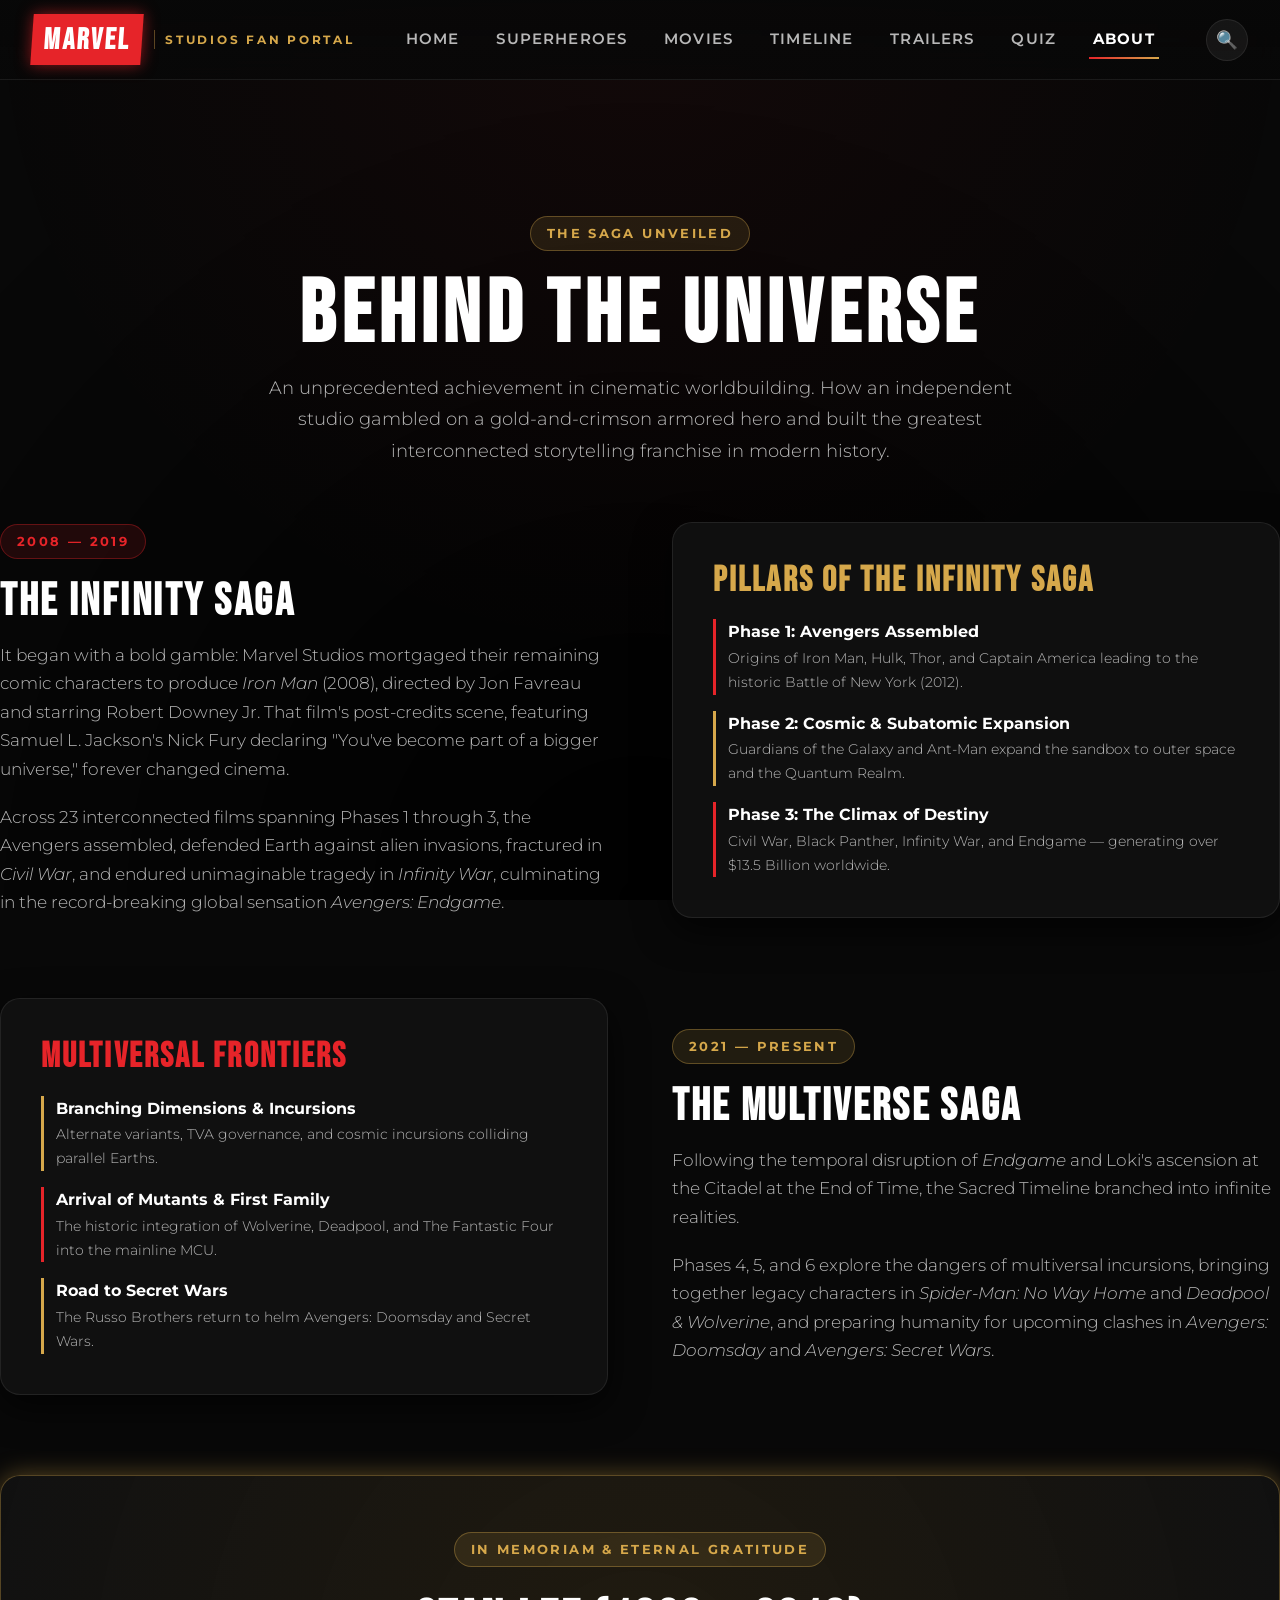
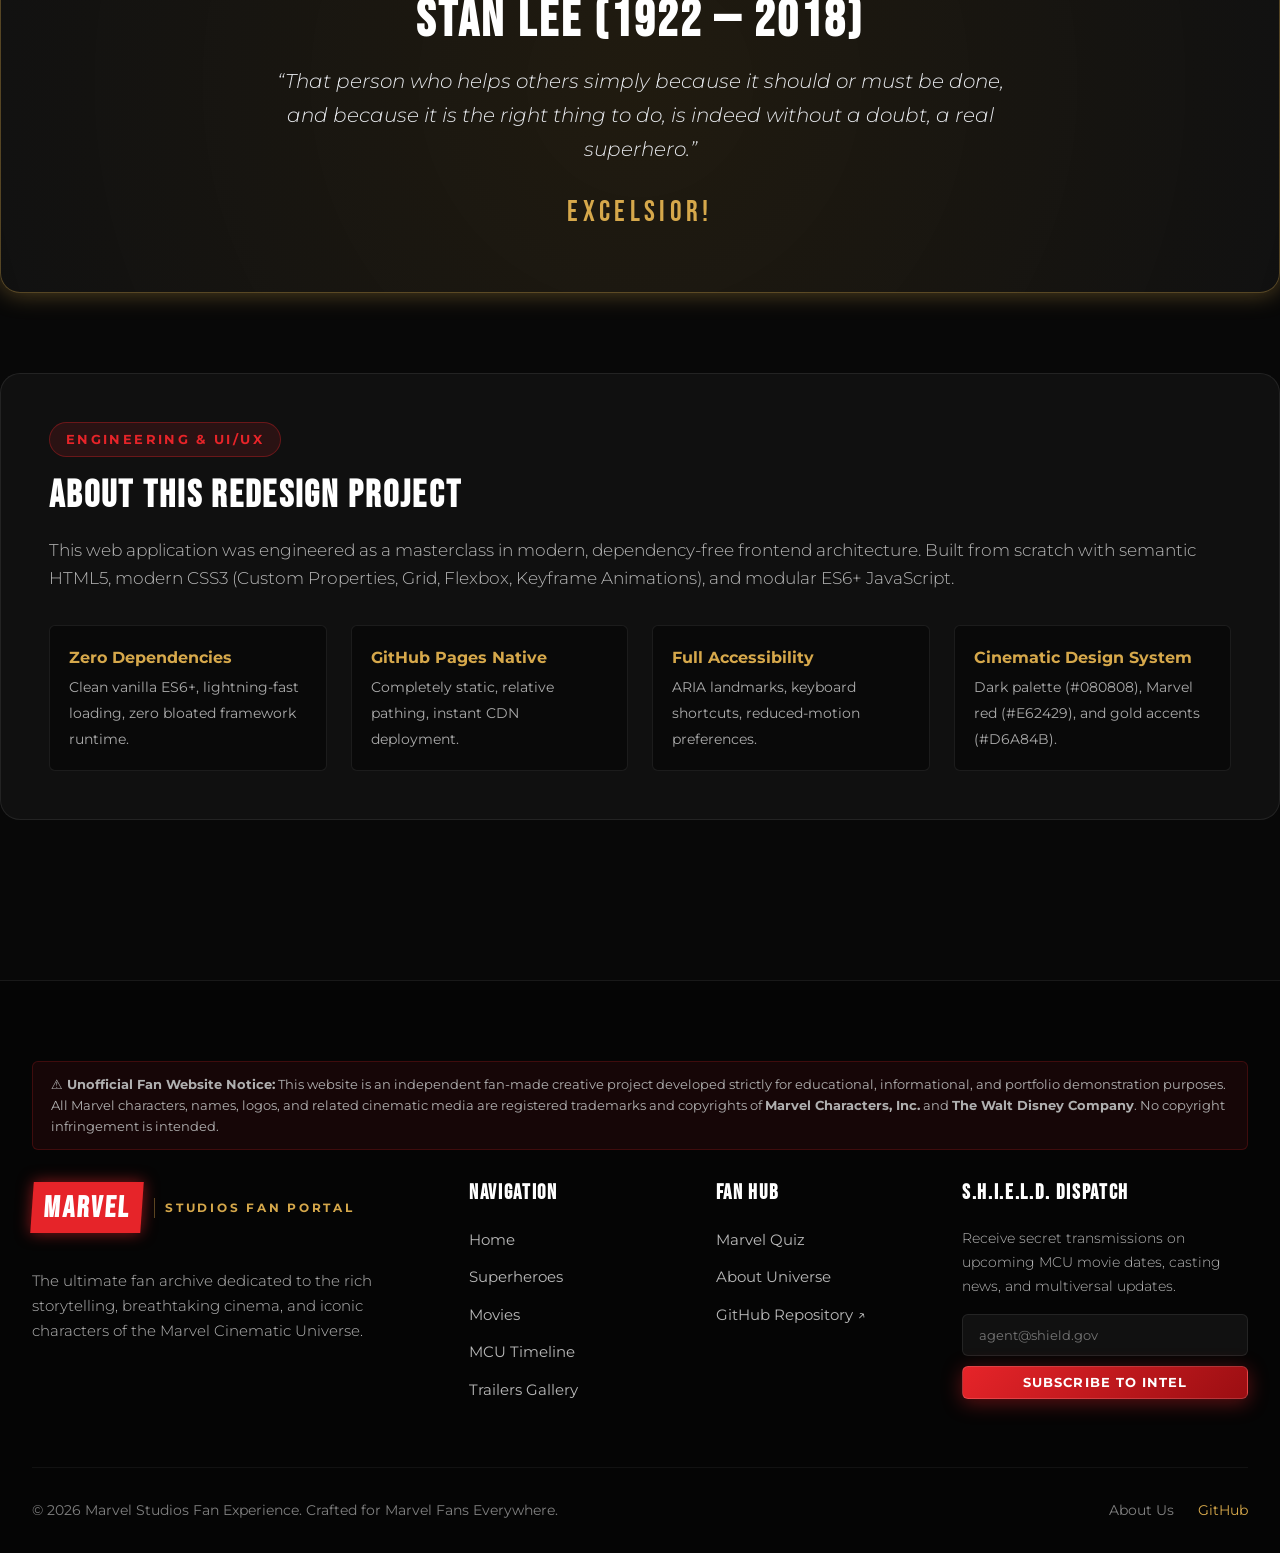
==== commit 11fc1d2f: "Remove contact page and update navigation across all pages" ====
--- a/about.html
+++ b/about.html
@@ -36,7 +36,6 @@
         <a href="trailers.html" class="nav-link">Trailers</a>
         <a href="quiz.html" class="nav-link">Quiz</a>
         <a href="about.html" class="nav-link active">About</a>
-        <a href="contact.html" class="nav-link">Contact</a>
       </nav>
 
       <div class="nav-actions">
@@ -205,7 +204,6 @@
           <ul class="footer-links">
             <li><a href="quiz.html">Marvel Quiz</a></li>
             <li><a href="about.html">About Universe</a></li>
-            <li><a href="contact.html">Fan Contact & FAQ</a></li>
             <li><a href="https://github.com/anujgupta2808/Marvel-Studios" target="_blank" rel="noopener">GitHub Repository ↗</a></li>
           </ul>
         </div>
@@ -228,7 +226,6 @@
         </div>
         <div style="display: flex; gap: 1.5rem;">
           <a href="about.html" style="color: var(--text-muted);">About Us</a>
-          <a href="contact.html" style="color: var(--text-muted);">Community Support</a>
           <a href="https://github.com/anujgupta2808/Marvel-Studios" target="_blank" rel="noopener" style="color: var(--marvel-gold);">GitHub</a>
         </div>
       </div>
@@ -245,3 +242,4 @@
   <script src="js/main.js"></script>
 </body>
 </html>
+
--- a/css/style.css
+++ b/css/style.css
@@ -1750,3 +1750,4 @@
   line-height: 1.6;
   margin-bottom: 2rem;
 }
+
--- a/css/animations.css
+++ b/css/animations.css
@@ -162,3 +162,4 @@
     transition: none !important;
   }
 }
+
--- a/css/responsive.css
+++ b/css/responsive.css
@@ -196,3 +196,4 @@
     grid-template-columns: 1fr;
   }
 }
+
